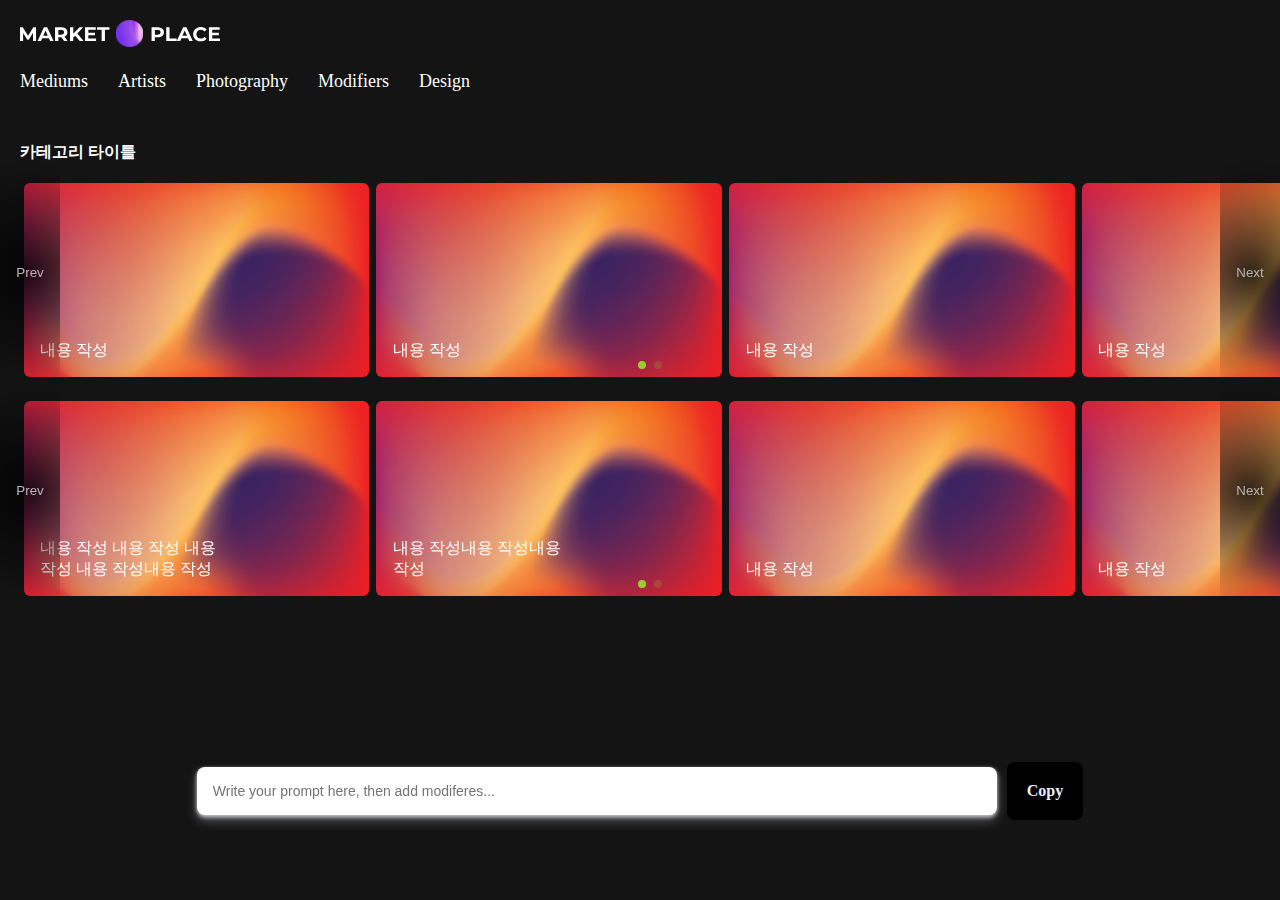
==== index.html @ aa46cc16 "test" ====
<!DOCTYPE html>
<html lang="en">
  <head>
    <meta charset="UTF-8" />
    <meta name="viewport" content="width=device-width, initial-scale=1.0" />
    <title>Kiosk</title>
    <link rel="stylesheet" href="./style/index.css" />
    <link rel="stylesheet" href="./style/media.css" />
    <link rel="stylesheet" href="./style/swiper.css" />
  </head>

  <body>
    <div class="appContainer">
      <div class="header">
        <img src="./img//logo.svg" alt="logo" class="logo" />
        <!-- <input type="text" class="searchBar" /> -->
      </div>
      <ul class="nav">
        <li><a href="#">Mediums</a></li>
        <li><a href="#">Artists</a></li>
        <li><a href="#">Photography</a></li>
        <li><a href="#">Modifiers</a></li>
        <li><a href="#">Design</a></li>
      </ul>

      <div class="contents">
        <h3 class="contentTitle">카테고리 타이틀</h3>
        <div class="slideComponent">
          <swiper-container
            class="swiper-1 slide-wrap"
            init="false"
            pagination="true"
            controller-control=".swiper-1"
          >
            <swiper-slide class="slide">
              <img class="slideImg" src="./img/example1.jpg" alt="test img" />
              <p class="desc">내용 작성</p>
            </swiper-slide>
            <swiper-slide class="slide">
              <img class="slideImg" src="./img/example1.jpg" alt="test img" />
              <p class="desc">내용 작성</p>
            </swiper-slide>
            <swiper-slide class="slide">
              <img class="slideImg" src="./img/example1.jpg" alt="test img" />
              <p class="desc">내용 작성</p>
            </swiper-slide>
            <swiper-slide class="slide">
              <img class="slideImg" src="./img/example1.jpg" alt="test img" />
              <p class="desc">내용 작성</p>
            </swiper-slide>
            <swiper-slide class="slide">
              <img class="slideImg" src="./img/example1.jpg" alt="test img" />
              <p class="desc">내용 작성</p>
            </swiper-slide>
            <swiper-slide class="slide">
              <img class="slideImg" src="./img/example1.jpg" alt="test img" />
              <p class="desc">내용 작성</p>
            </swiper-slide>
            <swiper-slide class="slide">
              <img class="slideImg" src="./img/example1.jpg" alt="test img" />
              <p class="desc">내용 작성</p>
            </swiper-slide>
          </swiper-container>
          <button class="swiperPrevBtn1 prevBtn slideBtn">Prev</button>
          <button class="swiperNextBtn1 nextBtn slideBtn">Next</button>
        </div>
        <div class="slideComponent">
          <swiper-container
            class="swiper-2 slide-wrap"
            init="false"
            pagination="true"
            controller-control=".swiper-2"
          >
            <swiper-slide class="slide">
              <img class="slideImg" src="./img/example1.jpg" alt="test img" />
              <p class="desc">
                내용 작성 내용 작성 내용 작성 내용 작성내용 작성
              </p>
            </swiper-slide>
            <swiper-slide class="slide">
              <img class="slideImg" src="./img/example1.jpg" alt="test img" />
              <p class="desc">내용 작성내용 작성내용 작성</p>
            </swiper-slide>
            <swiper-slide class="slide">
              <img class="slideImg" src="./img/example1.jpg" alt="test img" />
              <p class="desc">내용 작성</p>
            </swiper-slide>
            <swiper-slide class="slide">
              <img class="slideImg" src="./img/example1.jpg" alt="test img" />
              <p class="desc">내용 작성</p>
            </swiper-slide>
            <swiper-slide class="slide">
              <img class="slideImg" src="./img/example1.jpg" alt="test img" />
              <p class="desc">내용 작성</p>
            </swiper-slide>
            <swiper-slide class="slide">
              <img class="slideImg" src="./img/example1.jpg" alt="test img" />
              <p class="desc">내용 작성</p>
            </swiper-slide>
            <swiper-slide class="slide">
              <img class="slideImg" src="./img/example1.jpg" alt="test img" />
              <p class="desc">내용 작성</p>
            </swiper-slide>
          </swiper-container>
          <button class="swiperPrevBtn2 prevBtn slideBtn">Prev</button>
          <button class="swiperNextBtn2 nextBtn slideBtn">Next</button>
        </div>
      </div>

      <div class="copyInput">
        <input
          placeholder="Write your prompt here, then add modiferes..."
          value=""
        />
        <div class="copyButton">Copy</div>
      </div>
    </div>
  </body>

  <script src="./js/swiper.js"></script>
  <script src="./js/index.js"></script>
  <script src="./js/slide.js"></script>
</html>
---- style/index.css ----
/*
    공통 style
*/

html,
body,
button,
h1,
h2,
h3,
h4,
h5,
ul,
li,
a {
  padding: 0;
  margin: 0;
  list-style: none;
  text-decoration: none;
  background: #141414;
  color: #fff;
}
.appContainer {
  overflow: hidden;
}
/* ---------------------- */

/* header */
.header {
  box-sizing: border-box;
  padding-top: 20px;
  padding-left: 20px;
}
.logo {
  width: 200px;
}

.searchBar {
}
/* ---------------------- */

/* header */
.nav {
  width: 450px;
  overflow-y: scroll;
  display: flex;
  justify-content: space-between;
  padding-top: 20px;
  padding-left: 20px;
}

.nav li {
}
.nav li a {
  font-size: 18px;
  cursor: pointer;
}
/* ( 크롬, 사파리, 오페라, 엣지 ) 동작 */
.nav::-webkit-scrollbar {
  display: none;
}

/* ---------------------- */

/* contents */

.contents {
  padding-top: 30px;
}
.contentTitle {
  box-sizing: border-box;
  padding-left: 20px;
  padding-top: 20px;
  font-size: 16px;
}

.copyInput {
  position: fixed;
  bottom: 80px;
  display: flex;
  align-items: center;
  justify-content: center;
  width: 100%;
  z-index: 999;
}
.copyInput input {
  border: none;
  border-radius: 8px;
  font-size: 14px;
  box-shadow: 0 6px 12px rgba(192, 194, 207, 0.36), 0 2px 4px #dfdfe2;
  display: inline-block;
  font-family: sans-serif;
  max-width: 1000px;
  padding: 16px;
  position: relative;
  width: 60%;
}

.copyButton {
  background: #000;
  color: #ececf1;
  cursor: pointer;
  display: inline;
  font-weight: 700;
  margin-left: 10px;
  padding: 20px;
  transition: all 0.1s;
  border: none;
  border-radius: 8px;
  font-size: 16px;
}
/* ---------------------- */

/* swiper */
/* .swiper-pagination,
.swiper-pagination-bullets,
.swiper-pagination-horizontal {
  top: 0 !important;
  right: 0 !important;
  width: 45% !important;
  left: unset !important;
} */

.swiper-pagination-bullet-active {
  background: yellowgreen !important;
}
.swiper-pagination-bullet {
  background: yellowgreen !important;
}
.slideComponent {
  position: relative;
  padding-top: 20px;
  padding-left: 20px;
}
.slide {
  position: relative;
  text-align: center;
}
.desc {
  margin: 0;
  position: absolute;
  left: 20px;
  bottom: 20px;
  width: 50%;
  text-align: left;
  display: inline-block;
  word-wrap: break-word;
}
.slideImg {
  width: 98%;
  margin: 0 auto;
  border-radius: 6px;
}

.swiper-button-next,
.swiper-button-prev {
  display: none;
}
.swiper-button-next::after,
.swiper-button-prev::after {
  display: none;
}

.slideBtn {
  position: absolute;
  z-index: 10;
  border: none;
  background: none;
  width: 60px;
  height: 100%;
  background: radial-gradient(
    circle,
    rgba(0, 0, 0, 0.8) 0%,
    rgba(0, 0, 0, 0) 100%
  );
  display: flex;
  justify-content: center;
  align-items: center;
  cursor: pointer;
  color: #b9b4b4;
}
.slideBtn:hover {
  color: white;
}
.prevBtn {
  left: 0;
  top: 50%;
  transform: translateY(-50%);
}

.nextBtn {
  right: 0;
  top: 50%;
  transform: translateY(-50%);
}

/* ---------------------- */

/* .swiper-pagination {
  position: absolute;
  text-align: center;
  transition: 0.3s opacity;
  transform: translate3d(0, 0, 0);
  z-index: 10;
} */
---- style/media.css ----
/*
##Device = Desktops
##Screen = 1281px to higher resolution desktops
##Device = 데스크탑
##Screen = 1281px 이상 해상도 데스크탑
*/

@media (min-width: 1281px) {
  .slide {
    width: 16% !important;
    text-align: center;
  }
  .itemImg {
    width: 96%;
    margin: 0 auto;
    border-radius: 6px;
  }
}

/*
##Device = Laptops, Desktops
##Screen = B/w 1025px to 1280px
##Device = 랩탑, 데스크탑
##Screen = 1025px에서 1280px 사이
*/

@media (min-width: 1025px) and (max-width: 1280px) {
  .slide {
    width: 28% !important;
    text-align: center;
  }
  .itemImg {
    width: 96%;
    margin: 0 auto;
    border-radius: 6px;
  }
}

/*
##Device = Tablets, Ipads (landscape),
##Screen = B/w 768px to 1024px
##Device = 태블릿, 아이패드(세로),
##Screen = 768px에서 1024px 사이
*/

@media (min-width: 768px) and (max-width: 1024px) {
  .slide {
    width: 45% !important;
    text-align: center;
  }
  .itemImg {
    width: 96%;
    margin: 0 auto;
    border-radius: 6px;
  }
}

/*
##Device = Most of the Smartphones Mobiles (Portrait)
##Screen = B/w 320px to 479px
##Device = 대부분의 스마트폰 모바일 기기(세로)
##Screen = 320px에서 479px 사이
*/
@media (min-width: 481px) and (max-width: 767px) {
  .slide {
    width: 70% !important;
    text-align: center;
  }
  .itemImg {
    width: 96%;
    margin: 0 auto;
    border-radius: 6px;
  }
}
@media (min-width: 280px) and (max-width: 480px) {
  .slide {
    width: 89% !important;
    text-align: center;
  }
  .itemImg {
    width: 96%;
    margin: 0 auto;
    border-radius: 6px;
  }
  .nav {
    flex-direction: column;
    margin-left: 20px;
    padding-top: 0;
    padding-left: 0;
  }
  .nav li {
    padding-top: 10px;
  }
}

/*
##Device = Tablets, Ipads (portrait)
##Screen = B/w 768px to 1024px
##Device = 태블릿, 아이패드(가로)
##Screen = 768px에서 1024px 사이
*/
/* 
@media (min-width: 768px) and (max-width: 1024px) and (orientation: landscape) {



} */

/*
##Device = Low Resolution Tablets, Mobiles (Landscape)
##Screen = B/w 481px to 767px
##Device = 저해상도 태블릿, 모바일(가로)
##Screen = 481px에서 767px 사이
*/

/* @media (min-width: 481px) and (max-width: 767px) {


} */
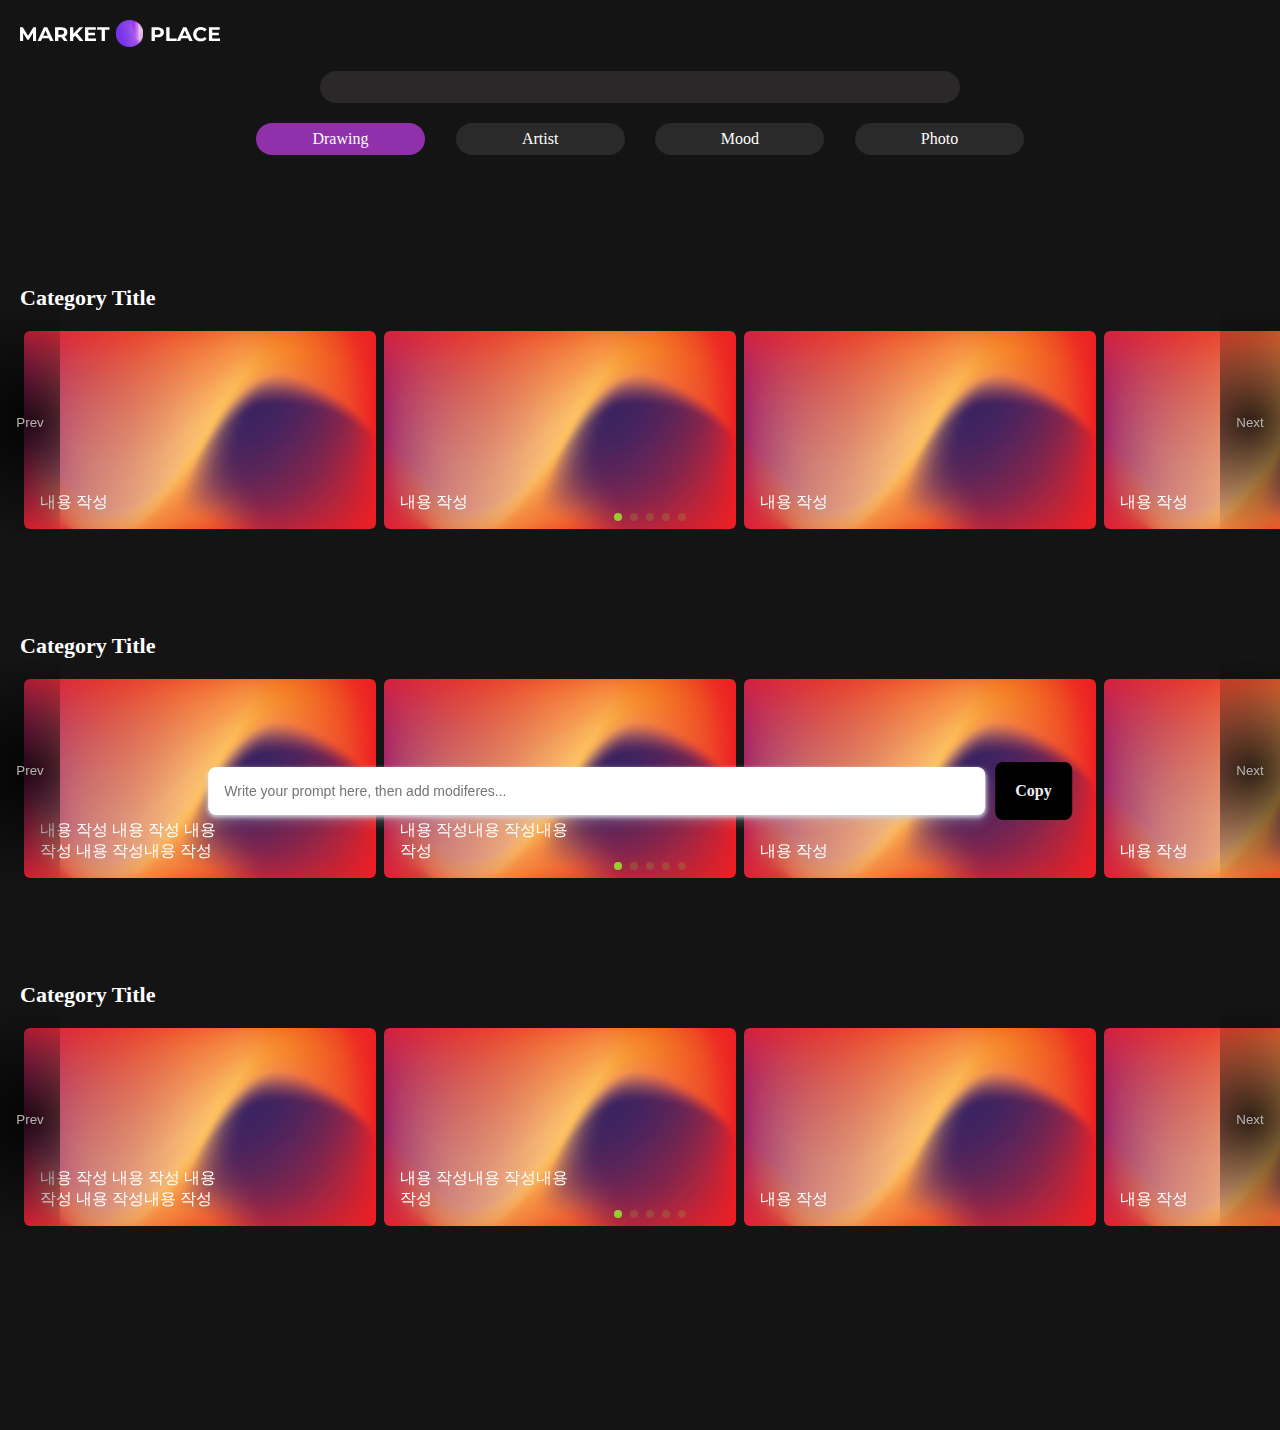
==== commit 1f6c2498: "test4" ====
--- a/index.html
+++ b/index.html
@@ -13,18 +13,19 @@
     <div class="appContainer">
       <div class="header">
         <img src="./img//logo.svg" alt="logo" class="logo" />
-        <!-- <input type="text" class="searchBar" /> -->
+      </div>
+      <div class="searchBarWrap">
+        <input type="text" class="searchBar" />
       </div>
       <ul class="nav">
-        <li><a href="#">Mediums</a></li>
-        <li><a href="#">Artists</a></li>
-        <li><a href="#">Photography</a></li>
-        <li><a href="#">Modifiers</a></li>
-        <li><a href="#">Design</a></li>
+        <li class="active"><a href="#">Drawing</a></li>
+        <li><a href="./pages/drawing.html">Artist</a></li>
+        <li><a href="#">Mood</a></li>
+        <li><a href="#">Photo</a></li>
       </ul>
 
       <div class="contents">
-        <h3 class="contentTitle">카테고리 타이틀</h3>
+        <h3 class="contentTitle">Category Title</h3>
         <div class="slideComponent">
           <swiper-container
             class="swiper-1 slide-wrap"
@@ -64,6 +65,7 @@
           <button class="swiperPrevBtn1 prevBtn slideBtn">Prev</button>
           <button class="swiperNextBtn1 nextBtn slideBtn">Next</button>
         </div>
+        <h3 class="contentTitle">Category Title</h3>
         <div class="slideComponent">
           <swiper-container
             class="swiper-2 slide-wrap"
@@ -105,6 +107,48 @@
           <button class="swiperPrevBtn2 prevBtn slideBtn">Prev</button>
           <button class="swiperNextBtn2 nextBtn slideBtn">Next</button>
         </div>
+        <h3 class="contentTitle">Category Title</h3>
+        <div class="slideComponent">
+          <swiper-container
+            class="swiper-3 slide-wrap"
+            init="false"
+            pagination="true"
+            controller-control=".swiper-3"
+          >
+            <swiper-slide class="slide">
+              <img class="slideImg" src="./img/example1.jpg" alt="test img" />
+              <p class="desc">
+                내용 작성 내용 작성 내용 작성 내용 작성내용 작성
+              </p>
+            </swiper-slide>
+            <swiper-slide class="slide">
+              <img class="slideImg" src="./img/example1.jpg" alt="test img" />
+              <p class="desc">내용 작성내용 작성내용 작성</p>
+            </swiper-slide>
+            <swiper-slide class="slide">
+              <img class="slideImg" src="./img/example1.jpg" alt="test img" />
+              <p class="desc">내용 작성</p>
+            </swiper-slide>
+            <swiper-slide class="slide">
+              <img class="slideImg" src="./img/example1.jpg" alt="test img" />
+              <p class="desc">내용 작성</p>
+            </swiper-slide>
+            <swiper-slide class="slide">
+              <img class="slideImg" src="./img/example1.jpg" alt="test img" />
+              <p class="desc">내용 작성</p>
+            </swiper-slide>
+            <swiper-slide class="slide">
+              <img class="slideImg" src="./img/example1.jpg" alt="test img" />
+              <p class="desc">내용 작성</p>
+            </swiper-slide>
+            <swiper-slide class="slide">
+              <img class="slideImg" src="./img/example1.jpg" alt="test img" />
+              <p class="desc">내용 작성</p>
+            </swiper-slide>
+          </swiper-container>
+          <button class="swiperPrevBtn3 prevBtn slideBtn">Prev</button>
+          <button class="swiperNextBtn3 nextBtn slideBtn">Next</button>
+        </div>
       </div>
 
       <div class="copyInput">
--- a/style/index.css
+++ b/style/index.css
@@ -10,9 +10,7 @@
 h3,
 h4,
 h5,
-ul,
-li,
-a {
+ul {
   padding: 0;
   margin: 0;
   list-style: none;
@@ -20,8 +18,14 @@
   background: #141414;
   color: #fff;
 }
+
+li, a {
+  list-style: none;
+  text-decoration: none;
+}
 .appContainer {
   overflow: hidden;
+  padding-bottom: 200px;
 }
 /* ---------------------- */
 
@@ -41,25 +45,52 @@
 
 /* header */
 .nav {
-  width: 450px;
-  overflow-y: scroll;
+  padding-top: 20px;
   display: flex;
   justify-content: space-between;
-  padding-top: 20px;
-  padding-left: 20px;
-}
-
+  width: 60%;
+  margin: 0 auto;
+}
 .nav li {
+  width: 22%;
+  padding: 7px 0;
+  display: flex;
+  align-items: center;
+  justify-content: center;
+  background: rgb(43, 42, 43);
+  border-radius: 20px;
+}
+.nav li.active {
+  background: rgb(144, 48, 171);
 }
 .nav li a {
-  font-size: 18px;
+  font-size: 16px;
   cursor: pointer;
-}
+  color: white;
+}
+
 /* ( 크롬, 사파리, 오페라, 엣지 ) 동작 */
 .nav::-webkit-scrollbar {
   display: none;
 }
 
+.searchBarWrap {
+  padding-top: 20px;
+  width: 100%;
+  display: flex;
+  justify-content: center;
+}
+.searchBar {
+  width: 50%;
+  border: none;
+  border-radius: 16px;
+  background: #2a2828;
+  color: white;
+  font-size: 16px;
+  padding: 7px 0;
+  text-indent: 20px;
+  outline: none;
+}
 /* ---------------------- */
 
 /* contents */
@@ -70,17 +101,19 @@
 .contentTitle {
   box-sizing: border-box;
   padding-left: 20px;
-  padding-top: 20px;
-  font-size: 16px;
+  padding-top: 100px;
+  font-size: 22px;
 }
 
 .copyInput {
   position: fixed;
   bottom: 80px;
+  left: 50%;
+  transform: translateX(-50%);
   display: flex;
   align-items: center;
   justify-content: center;
-  width: 100%;
+  width: 97%;
   z-index: 999;
 }
 .copyInput input {
@@ -173,6 +206,8 @@
     rgba(0, 0, 0, 0.8) 0%,
     rgba(0, 0, 0, 0) 100%
   );
+  display: -webkit-box;
+  display: -ms-flexbox;
   display: flex;
   justify-content: center;
   align-items: center;
--- a/style/media.css
+++ b/style/media.css
@@ -6,15 +6,7 @@
 */
 
 @media (min-width: 1281px) {
-  .slide {
-    width: 16% !important;
-    text-align: center;
-  }
-  .itemImg {
-    width: 96%;
-    margin: 0 auto;
-    border-radius: 6px;
-  }
+
 }
 
 /*
@@ -25,15 +17,7 @@
 */
 
 @media (min-width: 1025px) and (max-width: 1280px) {
-  .slide {
-    width: 28% !important;
-    text-align: center;
-  }
-  .itemImg {
-    width: 96%;
-    margin: 0 auto;
-    border-radius: 6px;
-  }
+
 }
 
 /*
@@ -44,15 +28,7 @@
 */
 
 @media (min-width: 768px) and (max-width: 1024px) {
-  .slide {
-    width: 45% !important;
-    text-align: center;
-  }
-  .itemImg {
-    width: 96%;
-    margin: 0 auto;
-    border-radius: 6px;
-  }
+  
 }
 
 /*
@@ -62,26 +38,7 @@
 ##Screen = 320px에서 479px 사이
 */
 @media (min-width: 481px) and (max-width: 767px) {
-  .slide {
-    width: 70% !important;
-    text-align: center;
-  }
-  .itemImg {
-    width: 96%;
-    margin: 0 auto;
-    border-radius: 6px;
-  }
-}
-@media (min-width: 280px) and (max-width: 480px) {
-  .slide {
-    width: 89% !important;
-    text-align: center;
-  }
-  .itemImg {
-    width: 96%;
-    margin: 0 auto;
-    border-radius: 6px;
-  }
+
   .nav {
     flex-direction: column;
     margin-left: 20px;
@@ -90,6 +47,24 @@
   }
   .nav li {
     padding-top: 10px;
+  }
+  .contentTitle {
+    padding-top: 20px !important;
+  }
+}
+@media (min-width: 280px) and (max-width: 480px) {
+ 
+  .nav {
+    flex-direction: column;
+    margin-left: 20px;
+    padding-top: 0;
+    padding-left: 0;
+  }
+  .nav li {
+    padding-top: 10px;
+  }
+  .contentTitle {
+    padding-top: 20px !important;
   }
 }
 
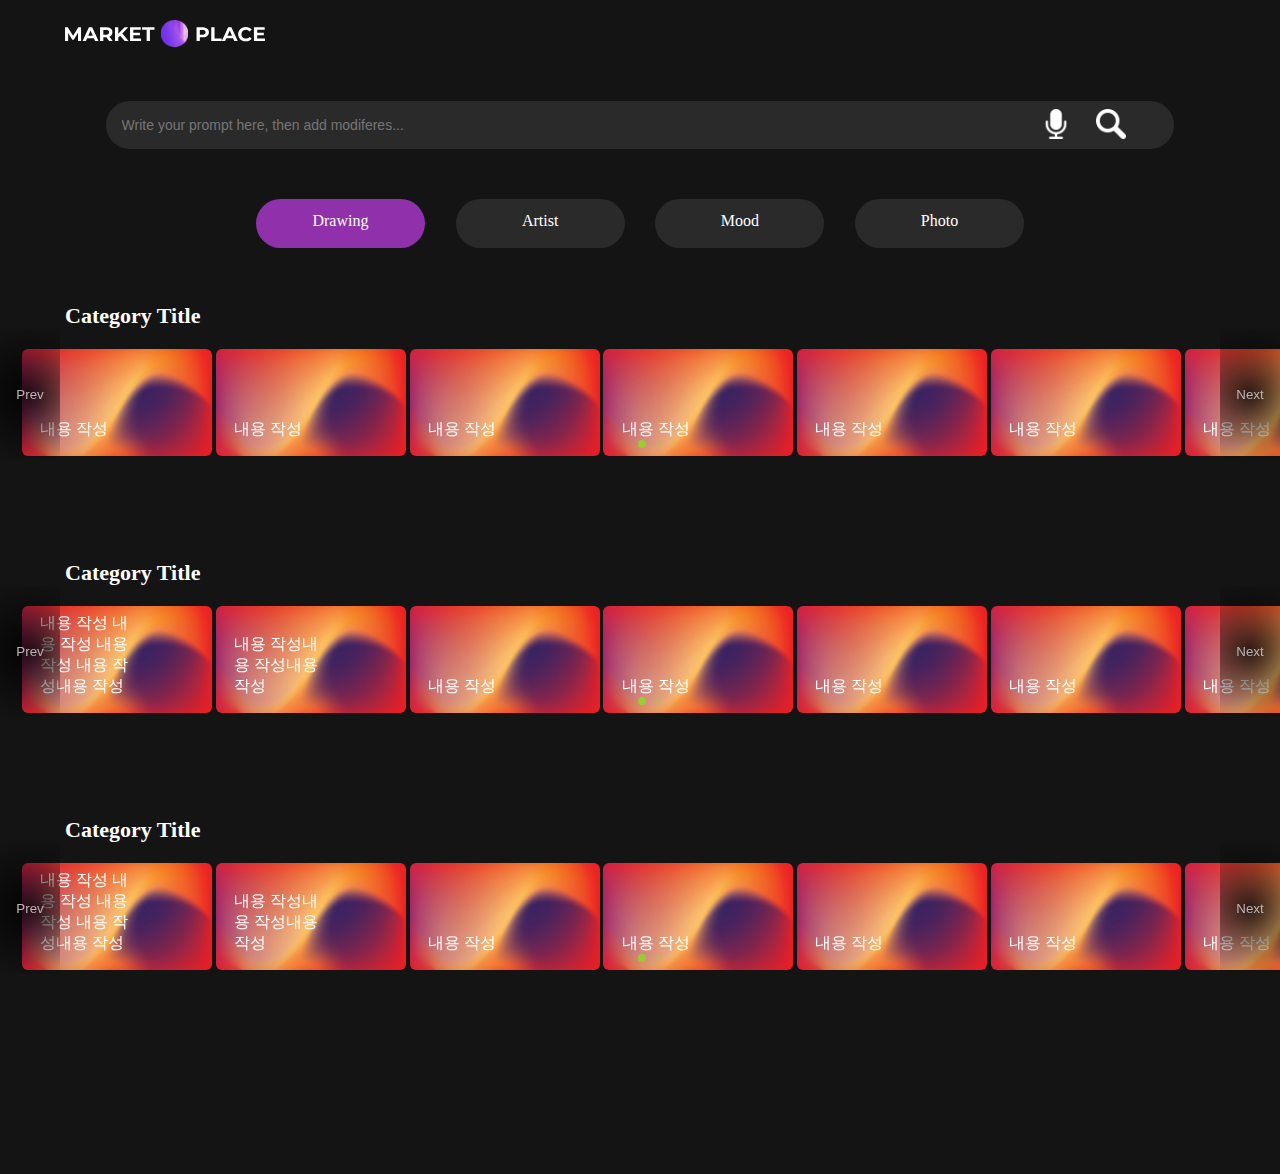
==== commit 587256f7: "test8" ====
--- a/index.html
+++ b/index.html
@@ -14,8 +14,16 @@
       <div class="header">
         <img src="./img//logo.svg" alt="logo" class="logo" />
       </div>
+  
       <div class="searchBarWrap">
-        <input type="text" class="searchBar" />
+        <input
+          class="searchBar"
+          placeholder="Write your prompt here, then add modiferes..."
+          value=""
+        />
+        <img src="./img/img2.png" alt="" class="inputImg1">
+        <img src="./img/img1.png" alt="" class="inputImg2">
+
       </div>
       <ul class="nav">
         <li class="active"><a href="#">Drawing</a></li>
@@ -151,13 +159,7 @@
         </div>
       </div>
 
-      <div class="copyInput">
-        <input
-          placeholder="Write your prompt here, then add modiferes..."
-          value=""
-        />
-        <div class="copyButton">Copy</div>
-      </div>
+    
     </div>
   </body>
 
--- a/style/index.css
+++ b/style/index.css
@@ -37,6 +37,7 @@
 }
 .logo {
   width: 200px;
+  padding-left: 45px;
 }
 
 .searchBar {
@@ -45,7 +46,7 @@
 
 /* header */
 .nav {
-  padding-top: 20px;
+  padding-top: 50px;
   display: flex;
   justify-content: space-between;
   width: 60%;
@@ -53,12 +54,12 @@
 }
 .nav li {
   width: 22%;
-  padding: 7px 0;
+  padding: 13px 0 18px;
   display: flex;
   align-items: center;
   justify-content: center;
   background: rgb(43, 42, 43);
-  border-radius: 20px;
+  border-radius: 40px;
 }
 .nav li.active {
   background: rgb(144, 48, 171);
@@ -75,21 +76,39 @@
 }
 
 .searchBarWrap {
-  padding-top: 20px;
-  width: 100%;
+  padding-top: 50px;
+  position: relative;
+  width: 90%;
+  margin: 0 auto;
   display: flex;
   justify-content: center;
 }
 .searchBar {
-  width: 50%;
-  border: none;
-  border-radius: 16px;
-  background: #2a2828;
-  color: white;
-  font-size: 16px;
-  padding: 7px 0;
-  text-indent: 20px;
+  background: rgb(43, 42, 43);
+  border: none;
+  border-radius: 30px;
+  font-size: 14px;
+  color: #fff;
+  display: inline-block;
+  font-family: sans-serif;
+  padding: 16px;
+  position: relative;
   outline: none;
+  width: 90%;
+}
+
+.searchBarWrap > img {
+  width: 30px;
+  position: absolute;
+  bottom: 10px;
+}
+
+.inputImg1 {
+  right: 145px;
+}
+
+.inputImg2 {
+  right: 90px;
 }
 /* ---------------------- */
 
@@ -100,11 +119,13 @@
 }
 .contentTitle {
   box-sizing: border-box;
-  padding-left: 20px;
+  padding-left: 65px;
   padding-top: 100px;
   font-size: 22px;
 }
-
+.contentTitle:nth-child(1) {
+  padding-top: 25px !important;
+}
 .copyInput {
   position: fixed;
   bottom: 80px;
--- a/style/media.css
+++ b/style/media.css
@@ -6,7 +6,9 @@
 */
 
 @media (min-width: 1281px) {
-
+  .contentTitle {
+    padding-top: 30px !important;
+  }
 }
 
 /*
@@ -28,7 +30,7 @@
 */
 
 @media (min-width: 768px) and (max-width: 1024px) {
-  
+ 
 }
 
 /*
@@ -38,33 +40,29 @@
 ##Screen = 320px에서 479px 사이
 */
 @media (min-width: 481px) and (max-width: 767px) {
+  .nav {
+    width: 90%;
+  }
 
-  .nav {
-    flex-direction: column;
-    margin-left: 20px;
-    padding-top: 0;
-    padding-left: 0;
+  .searchBarWrap {
+    width: 100% ;
   }
-  .nav li {
-    padding-top: 10px;
-  }
+
   .contentTitle {
-    padding-top: 20px !important;
+    padding-top: 30px !important;
   }
 }
 @media (min-width: 280px) and (max-width: 480px) {
- 
   .nav {
-    flex-direction: column;
-    margin-left: 20px;
-    padding-top: 0;
-    padding-left: 0;
+    width: 90%;
   }
-  .nav li {
-    padding-top: 10px;
+
+  .searchBarWrap {
+    width: 100%;
   }
+
   .contentTitle {
-    padding-top: 20px !important;
+    padding-top: 30px !important;
   }
 }
 
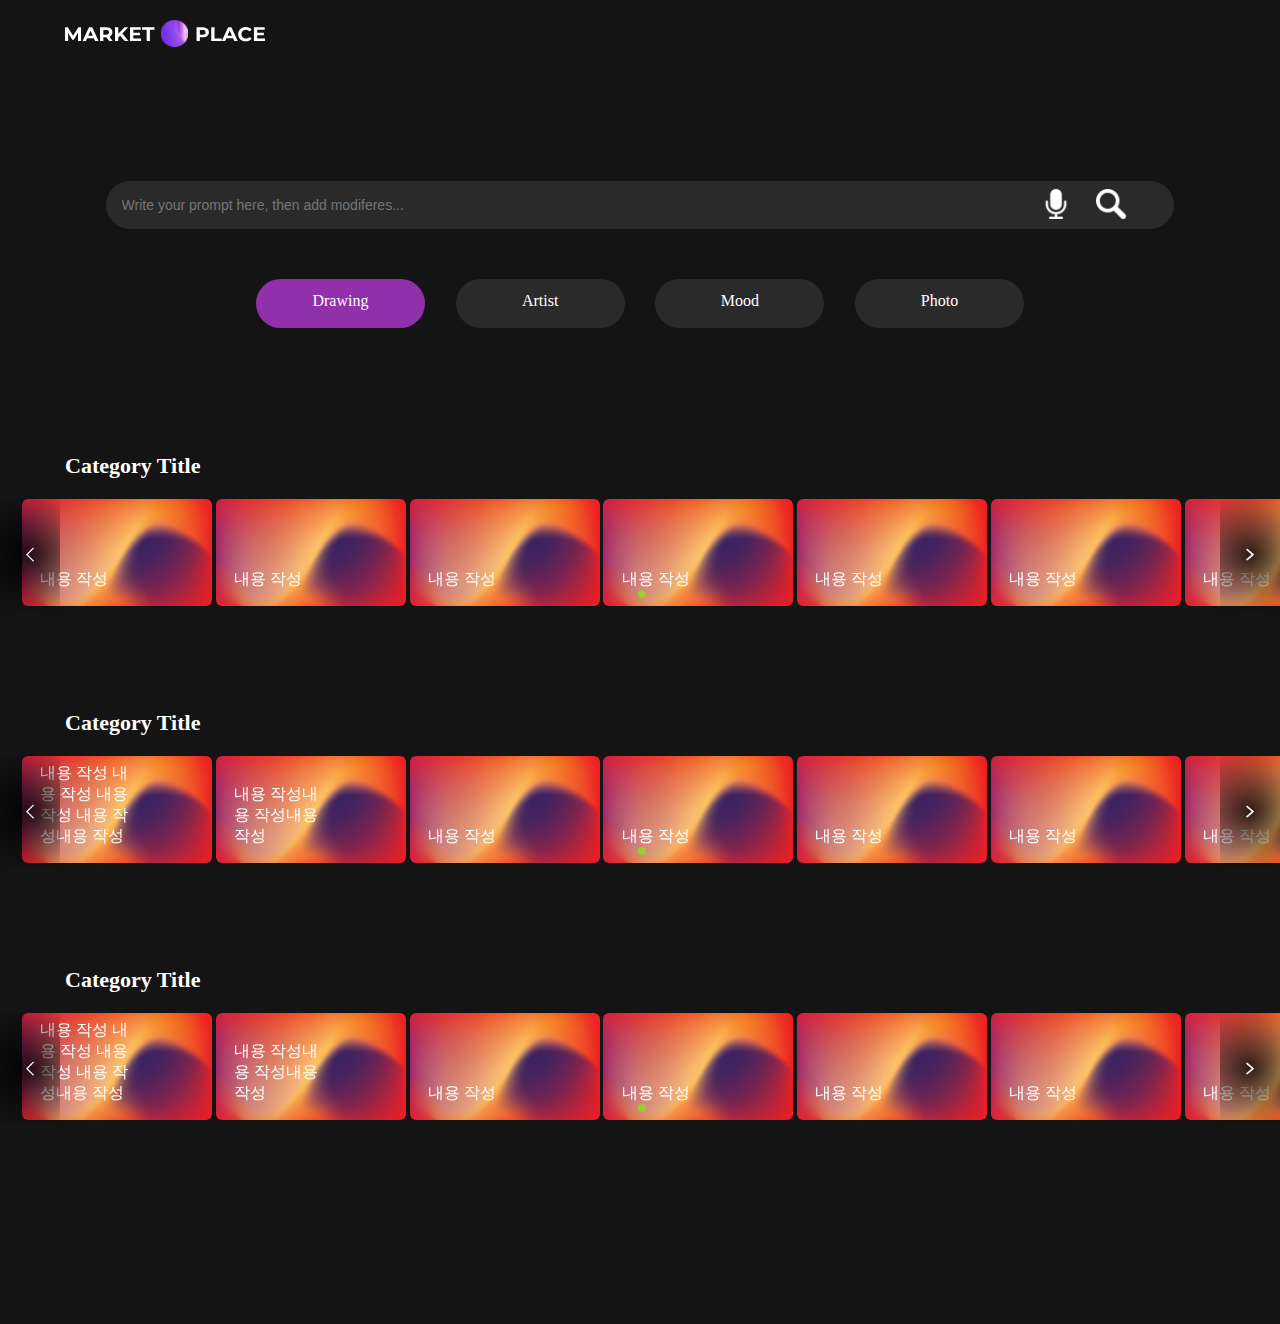
==== commit 9531ff0f: "test11" ====
--- a/index.html
+++ b/index.html
@@ -70,8 +70,12 @@
               <p class="desc">내용 작성</p>
             </swiper-slide>
           </swiper-container>
-          <button class="swiperPrevBtn1 prevBtn slideBtn">Prev</button>
-          <button class="swiperNextBtn1 nextBtn slideBtn">Next</button>
+          <button class="swiperPrevBtn1 prevBtn slideBtn">
+            <img src="./img/prev.png" alt="">
+          </button>
+          <button class="swiperNextBtn1 nextBtn slideBtn">
+            <img src="./img/next.png" alt="">
+          </button>
         </div>
         <h3 class="contentTitle">Category Title</h3>
         <div class="slideComponent">
@@ -112,8 +116,12 @@
               <p class="desc">내용 작성</p>
             </swiper-slide>
           </swiper-container>
-          <button class="swiperPrevBtn2 prevBtn slideBtn">Prev</button>
-          <button class="swiperNextBtn2 nextBtn slideBtn">Next</button>
+          <button class="swiperPrevBtn2 prevBtn slideBtn">
+            <img src="./img/prev.png" alt="">
+          </button>
+          <button class="swiperNextBtn2 nextBtn slideBtn">
+            <img src="./img/next.png" alt="">
+          </button>
         </div>
         <h3 class="contentTitle">Category Title</h3>
         <div class="slideComponent">
@@ -154,8 +162,12 @@
               <p class="desc">내용 작성</p>
             </swiper-slide>
           </swiper-container>
-          <button class="swiperPrevBtn3 prevBtn slideBtn">Prev</button>
-          <button class="swiperNextBtn3 nextBtn slideBtn">Next</button>
+          <button class="swiperPrevBtn3 prevBtn slideBtn">
+            <img src="./img/prev.png" alt="">
+          </button>
+          <button class="swiperNextBtn3 nextBtn slideBtn">
+            <img src="./img/next.png" alt="">
+          </button>
         </div>
       </div>
 
--- a/style/index.css
+++ b/style/index.css
@@ -183,7 +183,7 @@
 }
 .slideComponent {
   position: relative;
-  padding-top: 20px;
+  margin-top: 20px;
   padding-left: 20px;
 }
 .slide {
@@ -234,7 +234,15 @@
   align-items: center;
   cursor: pointer;
   color: #b9b4b4;
-}
+  display: flex;
+  align-items: center;
+  justify-content: center;
+}
+
+.slideBtn > img {
+  width: 20px;
+}
+
 .slideBtn:hover {
   color: white;
 }
--- a/style/media.css
+++ b/style/media.css
@@ -7,8 +7,9 @@
 
 @media (min-width: 1281px) {
   .contentTitle {
-    padding-top: 30px !important;
+    padding-top: 12px !important;
   }
+
 }
 
 /*
@@ -19,7 +20,12 @@
 */
 
 @media (min-width: 1025px) and (max-width: 1280px) {
-
+  .searchBarWrap {
+    padding-top: 130px;
+  }
+  .contents {
+    padding-top: 100px;
+  }
 }
 
 /*
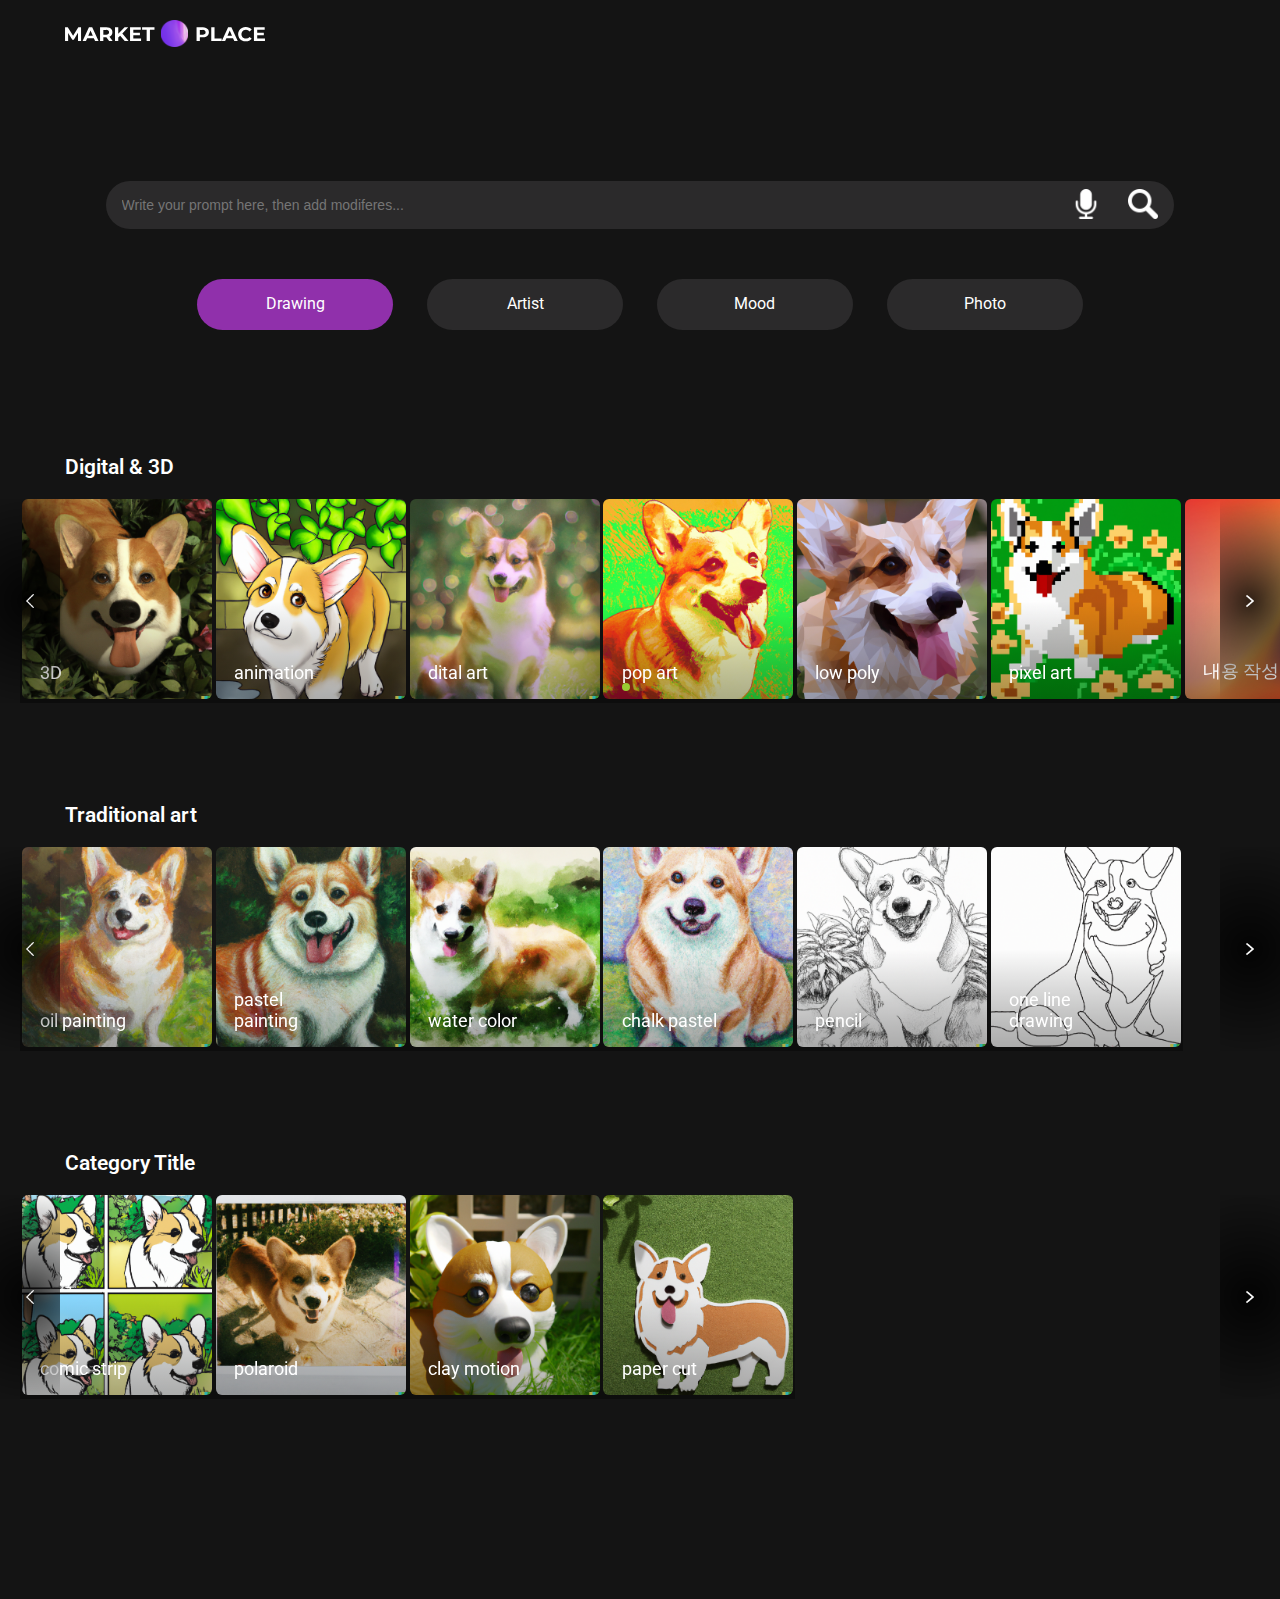
==== commit c4e1b99f: "test12" ====
--- a/index.html
+++ b/index.html
@@ -7,6 +7,9 @@
     <link rel="stylesheet" href="./style/index.css" />
     <link rel="stylesheet" href="./style/media.css" />
     <link rel="stylesheet" href="./style/swiper.css" />
+    <link rel="preconnect" href="https://fonts.googleapis.com">
+    <link rel="preconnect" href="https://fonts.gstatic.com" crossorigin>
+    <link href="https://fonts.googleapis.com/css2?family=Roboto:wght@300;400&display=swap" rel="stylesheet">    
   </head>
 
   <body>
@@ -33,7 +36,7 @@
       </ul>
 
       <div class="contents">
-        <h3 class="contentTitle">Category Title</h3>
+        <h3 class="contentTitle">Digital & 3D</h3>
         <div class="slideComponent">
           <swiper-container
             class="swiper-1 slide-wrap"
@@ -42,20 +45,28 @@
             controller-control=".swiper-1"
           >
             <swiper-slide class="slide">
-              <img class="slideImg" src="./img/example1.jpg" alt="test img" />
-              <p class="desc">내용 작성</p>
+              <img class="slideImg" src="./img/Drawing/digital & 3D/3D.png" alt="3D" />
+              <p class="desc">3D</p>
             </swiper-slide>
             <swiper-slide class="slide">
-              <img class="slideImg" src="./img/example1.jpg" alt="test img" />
-              <p class="desc">내용 작성</p>
+              <img class="slideImg" src="./img/Drawing/digital & 3D/anime.png" alt="animation" />
+              <p class="desc">animation</p>
             </swiper-slide>
             <swiper-slide class="slide">
-              <img class="slideImg" src="./img/example1.jpg" alt="test img" />
-              <p class="desc">내용 작성</p>
+              <img class="slideImg" src="./img/Drawing/digital & 3D/digital.png" alt="dital art" />
+              <p class="desc">dital art</p>
             </swiper-slide>
             <swiper-slide class="slide">
-              <img class="slideImg" src="./img/example1.jpg" alt="test img" />
-              <p class="desc">내용 작성</p>
+              <img class="slideImg" src="./img/Drawing/digital & 3D/pop art.png" alt="pop art" />
+              <p class="desc">pop art</p>
+            </swiper-slide>
+            <swiper-slide class="slide">
+              <img class="slideImg" src="./img/Drawing/digital & 3D/low poly.png" alt="low poly" />
+              <p class="desc">low poly</p>
+            </swiper-slide>
+            <swiper-slide class="slide">
+              <img class="slideImg" src="./img/Drawing/digital & 3D/pixel art.png" alt="pixel art" />
+              <p class="desc">pixel art</p>
             </swiper-slide>
             <swiper-slide class="slide">
               <img class="slideImg" src="./img/example1.jpg" alt="test img" />
@@ -77,7 +88,7 @@
             <img src="./img/next.png" alt="">
           </button>
         </div>
-        <h3 class="contentTitle">Category Title</h3>
+        <h3 class="contentTitle">Traditional art</h3>
         <div class="slideComponent">
           <swiper-container
             class="swiper-2 slide-wrap"
@@ -86,34 +97,30 @@
             controller-control=".swiper-2"
           >
             <swiper-slide class="slide">
-              <img class="slideImg" src="./img/example1.jpg" alt="test img" />
+              <img class="slideImg" src="./img/Drawing/traditional art/oil painting.png" alt="oil painting" />
               <p class="desc">
-                내용 작성 내용 작성 내용 작성 내용 작성내용 작성
+                oil painting
               </p>
             </swiper-slide>
             <swiper-slide class="slide">
-              <img class="slideImg" src="./img/example1.jpg" alt="test img" />
-              <p class="desc">내용 작성내용 작성내용 작성</p>
+              <img class="slideImg" src="./img/Drawing/traditional art/pastel painting.png" alt="pastel painting" />
+              <p class="desc">pastel painting</p>
             </swiper-slide>
             <swiper-slide class="slide">
-              <img class="slideImg" src="./img/example1.jpg" alt="test img" />
-              <p class="desc">내용 작성</p>
+              <img class="slideImg" src="./img/Drawing/traditional art/water color.png" alt="water color" />
+              <p class="desc">water color</p>
             </swiper-slide>
             <swiper-slide class="slide">
-              <img class="slideImg" src="./img/example1.jpg" alt="test img" />
-              <p class="desc">내용 작성</p>
+              <img class="slideImg" src="./img/Drawing/traditional art/chalk pastel.png" alt="chalk pastel" />
+              <p class="desc">chalk pastel</p>
             </swiper-slide>
             <swiper-slide class="slide">
-              <img class="slideImg" src="./img/example1.jpg" alt="test img" />
-              <p class="desc">내용 작성</p>
+              <img class="slideImg" src="./img//Drawing//traditional art/pencil.png" alt="pencil" />
+              <p class="desc">pencil</p>
             </swiper-slide>
             <swiper-slide class="slide">
-              <img class="slideImg" src="./img/example1.jpg" alt="test img" />
-              <p class="desc">내용 작성</p>
-            </swiper-slide>
-            <swiper-slide class="slide">
-              <img class="slideImg" src="./img/example1.jpg" alt="test img" />
-              <p class="desc">내용 작성</p>
+              <img class="slideImg" src="./img/Drawing/traditional art/one line drawing.png" alt="one line drawing" />
+              <p class="desc">one line drawing</p>
             </swiper-slide>
           </swiper-container>
           <button class="swiperPrevBtn2 prevBtn slideBtn">
@@ -132,34 +139,22 @@
             controller-control=".swiper-3"
           >
             <swiper-slide class="slide">
-              <img class="slideImg" src="./img/example1.jpg" alt="test img" />
+              <img class="slideImg" src="./img/Drawing/other/comic strip.png" alt="comic strip" />
               <p class="desc">
-                내용 작성 내용 작성 내용 작성 내용 작성내용 작성
+                comic strip
               </p>
             </swiper-slide>
             <swiper-slide class="slide">
-              <img class="slideImg" src="./img/example1.jpg" alt="test img" />
-              <p class="desc">내용 작성내용 작성내용 작성</p>
+              <img class="slideImg" src="./img/Drawing/other/polaroid.png" alt="polaroid" />
+              <p class="desc">polaroid</p>
             </swiper-slide>
             <swiper-slide class="slide">
-              <img class="slideImg" src="./img/example1.jpg" alt="test img" />
-              <p class="desc">내용 작성</p>
+              <img class="slideImg" src="./img/Drawing/other/clay motion.png" alt="clay motion" />
+              <p class="desc">clay motion</p>
             </swiper-slide>
             <swiper-slide class="slide">
-              <img class="slideImg" src="./img/example1.jpg" alt="test img" />
-              <p class="desc">내용 작성</p>
-            </swiper-slide>
-            <swiper-slide class="slide">
-              <img class="slideImg" src="./img/example1.jpg" alt="test img" />
-              <p class="desc">내용 작성</p>
-            </swiper-slide>
-            <swiper-slide class="slide">
-              <img class="slideImg" src="./img/example1.jpg" alt="test img" />
-              <p class="desc">내용 작성</p>
-            </swiper-slide>
-            <swiper-slide class="slide">
-              <img class="slideImg" src="./img/example1.jpg" alt="test img" />
-              <p class="desc">내용 작성</p>
+              <img class="slideImg" src="./img/Drawing/other/paper cut.png" alt="paper cut" />
+              <p class="desc">paper cut</p>
             </swiper-slide>
           </swiper-container>
           <button class="swiperPrevBtn3 prevBtn slideBtn">
@@ -170,8 +165,6 @@
           </button>
         </div>
       </div>
-
-    
     </div>
   </body>
 
--- a/style/index.css
+++ b/style/index.css
@@ -17,6 +17,7 @@
   text-decoration: none;
   background: #141414;
   color: #fff;
+  font-family: 'Roboto', sans-serif;
 }
 
 li, a {
@@ -48,13 +49,14 @@
 .nav {
   padding-top: 50px;
   display: flex;
-  justify-content: space-between;
-  width: 60%;
+  justify-content: center;
+  width: 90%;
   margin: 0 auto;
 }
 .nav li {
-  width: 22%;
-  padding: 13px 0 18px;
+  width: 17%;
+  margin: 0 17px;
+  padding: 15px 0 17px;
   display: flex;
   align-items: center;
   justify-content: center;
@@ -104,11 +106,11 @@
 }
 
 .inputImg1 {
-  right: 145px;
+  right: 10%;
 }
 
 .inputImg2 {
-  right: 90px;
+  right: 5%;
 }
 /* ---------------------- */
 
@@ -121,7 +123,8 @@
   box-sizing: border-box;
   padding-left: 65px;
   padding-top: 100px;
-  font-size: 22px;
+  font-size: 21px;
+  font-weight: 570;
 }
 .contentTitle:nth-child(1) {
   padding-top: 25px !important;
@@ -166,14 +169,6 @@
 /* ---------------------- */
 
 /* swiper */
-/* .swiper-pagination,
-.swiper-pagination-bullets,
-.swiper-pagination-horizontal {
-  top: 0 !important;
-  right: 0 !important;
-  width: 45% !important;
-  left: unset !important;
-} */
 
 .swiper-pagination-bullet-active {
   background: yellowgreen !important;
@@ -189,6 +184,16 @@
 .slide {
   position: relative;
   text-align: center;
+}
+.slide::after {
+  content: " ";
+  width: 100%;
+  height: 100%;
+  position: absolute;
+  top: 0;
+  left: 0;
+  background: rgb(0,0,0);
+background: linear-gradient(0deg, rgba(0,0,0,0.3337710084033614) 0%, rgba(0,0,0,0.2413340336134454) 15%, rgba(0,0,0,0) 50%, rgba(0,0,0,0) 100%);
 }
 .desc {
   margin: 0;
@@ -199,11 +204,19 @@
   text-align: left;
   display: inline-block;
   word-wrap: break-word;
+  color: #fff;
+  font-weight:400;
+  font-size: 18px;
+  z-index: 999;
 }
 .slideImg {
+  position: relative;
   width: 98%;
+  height: 200px;
+  object-fit: cover;
   margin: 0 auto;
   border-radius: 6px;
+  /* opacity: 0.8; */
 }
 
 .swiper-button-next,
--- a/style/media.css
+++ b/style/media.css
@@ -36,7 +36,7 @@
 */
 
 @media (min-width: 768px) and (max-width: 1024px) {
- 
+
 }
 
 /*
@@ -46,8 +46,21 @@
 ##Screen = 320px에서 479px 사이
 */
 @media (min-width: 481px) and (max-width: 767px) {
+  .header {
+    display: flex;
+    justify-content: center;
+    padding-left: 0;
+  }
+  .header > img {
+    padding-left: 0;
+  }
   .nav {
-    width: 90%;
+    width: 100%;
+  }
+
+  .nav li {
+    width: 20%;
+    margin: 0px 7px;
   }
 
   .searchBarWrap {
@@ -57,18 +70,65 @@
   .contentTitle {
     padding-top: 30px !important;
   }
+
+  .searchBarWrap > img {
+    width: 25px;
+    bottom: 12px;
+  }
+  .inputImg1 {
+    right: 13%;
+  }
+  
+  .inputImg2 {
+    right: 5%;
+  }
 }
 @media (min-width: 280px) and (max-width: 480px) {
+  .header {
+    display: flex;
+    justify-content: center;
+    padding-left: 0;
+  }
+  .header > img {
+    padding-left: 0;
+  }
   .nav {
-    width: 90%;
+    width: 100%;
+  }
+
+  .nav li {
+    width: 20%;
+    margin: 0px 7px;
+    padding: 15px 0 15px;
+  }
+  
+  .nav li a {
+    font-size: 14px;
   }
 
   .searchBarWrap {
-    width: 100%;
+    padding-top: 35px;
+    width: 90%;
+  }
+  
+  .searchBar {
+    padding: 12px;
+    font-size: 12px;
   }
 
   .contentTitle {
     padding-top: 30px !important;
+  }
+  .searchBarWrap > img {
+    width: 20px;
+    bottom: 12px;
+  }
+  .inputImg1 {
+    right: 17%;
+  }
+  
+  .inputImg2 {
+    right: 5%;
   }
 }
 
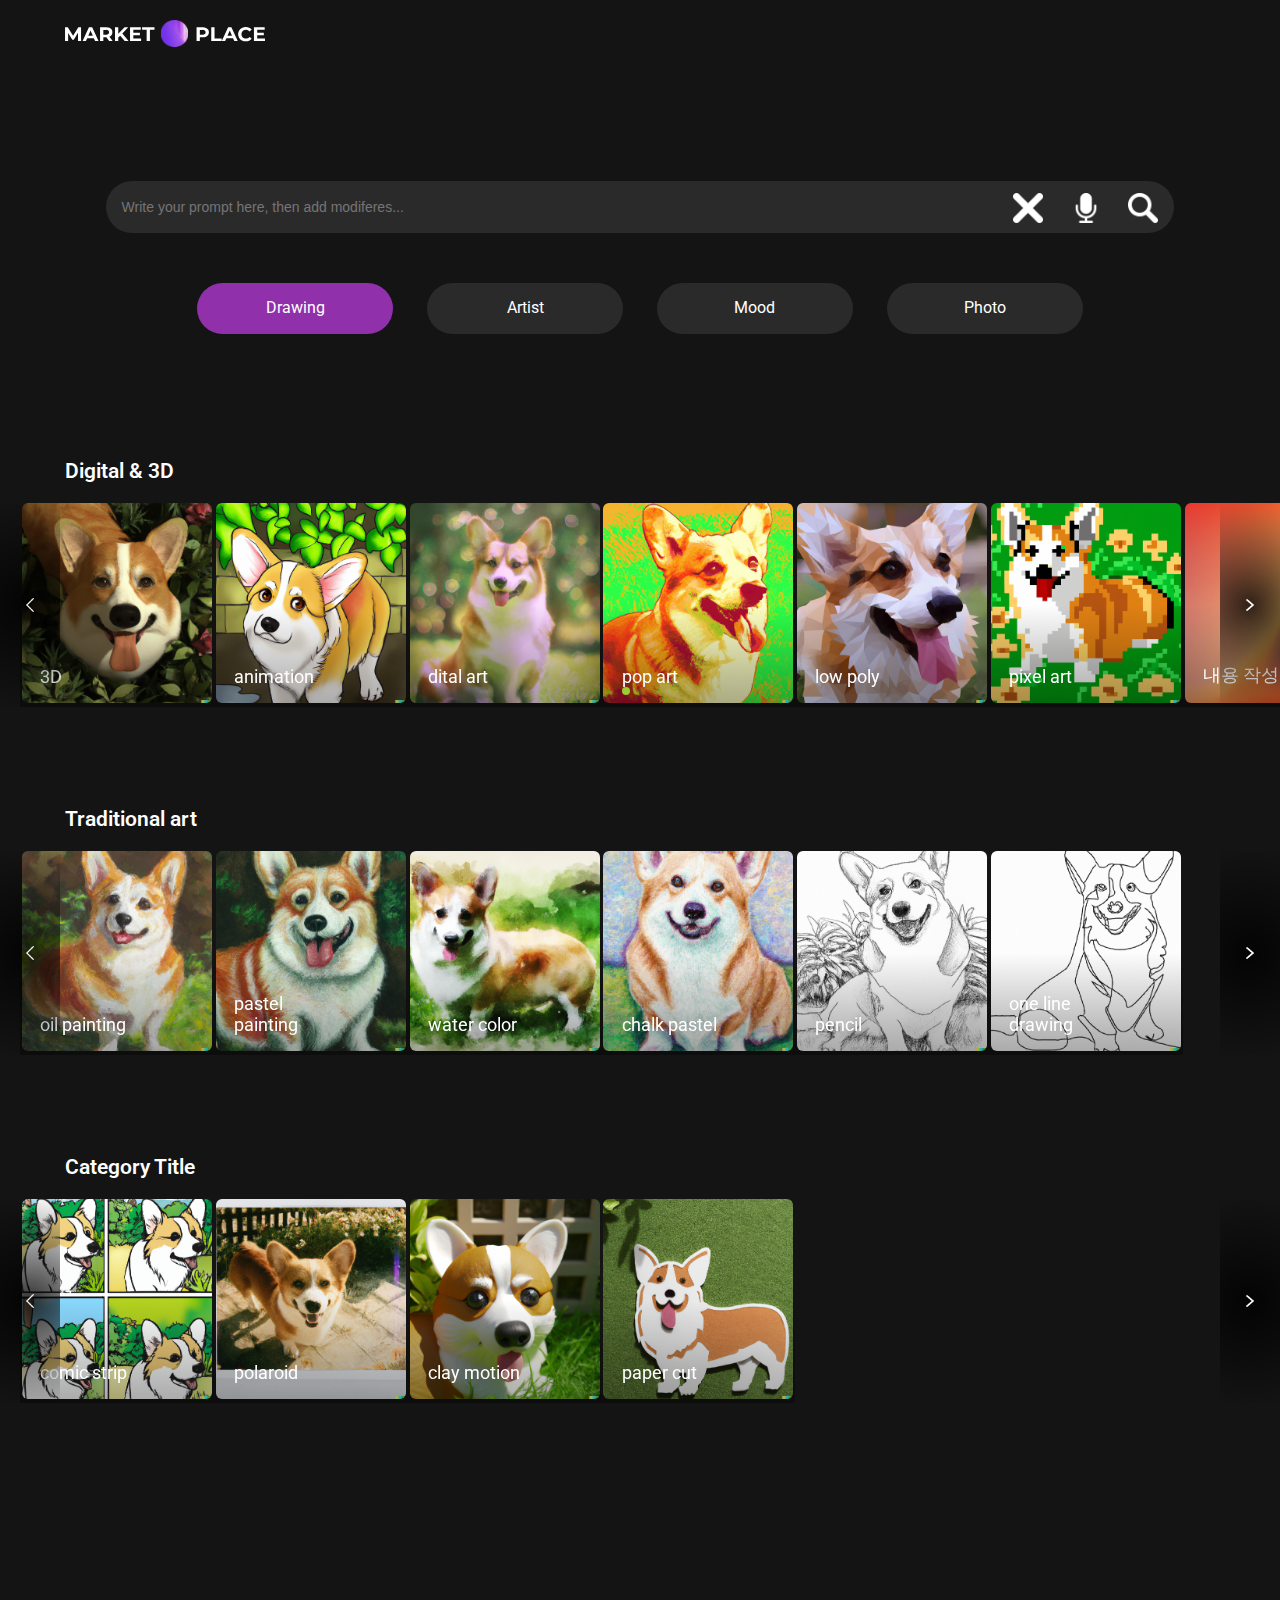
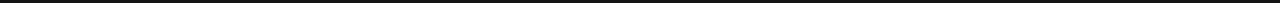
==== commit 2509682a: "test13" ====
--- a/index.html
+++ b/index.html
@@ -19,13 +19,14 @@
       </div>
   
       <div class="searchBarWrap">
-        <input
-          class="searchBar"
+        <textarea
+          class="searchBar searchBarActive"
           placeholder="Write your prompt here, then add modiferes..."
-          value=""
-        />
+          rows="3" cols="20"
+        ></textarea>
         <img src="./img/img2.png" alt="" class="inputImg1">
         <img src="./img/img1.png" alt="" class="inputImg2">
+        <img src="./img/xBtn.png" alt="" class="inputImg3">
 
       </div>
       <ul class="nav">
@@ -169,6 +170,6 @@
   </body>
 
   <script src="./js/swiper.js"></script>
-  <script src="./js/index.js"></script>
   <script src="./js/slide.js"></script>
+  <script src="./js/test.js"></script>
 </html>
--- a/style/index.css
+++ b/style/index.css
@@ -91,26 +91,40 @@
   border-radius: 30px;
   font-size: 14px;
   color: #fff;
-  display: inline-block;
   font-family: sans-serif;
   padding: 16px;
   position: relative;
   outline: none;
   width: 90%;
+  max-width: 90%;
+  min-width: 90%;
+  overflow: hidden;
+  height: 20px;
+  line-height: 20px;
+  transition: 0.5s ease-in-out;
+  resize: none;
+}
+.searchBar:focus {
+  height: 100px;
 }
 
 .searchBarWrap > img {
   width: 30px;
   position: absolute;
   bottom: 10px;
+  cursor: pointer;
 }
 
 .inputImg1 {
-  right: 10%;
+  right: 8%;
 }
 
 .inputImg2 {
   right: 5%;
+}
+
+.inputImg3 {
+  right: 11%;
 }
 /* ---------------------- */
 
@@ -193,7 +207,7 @@
   top: 0;
   left: 0;
   background: rgb(0,0,0);
-background: linear-gradient(0deg, rgba(0,0,0,0.3337710084033614) 0%, rgba(0,0,0,0.2413340336134454) 15%, rgba(0,0,0,0) 50%, rgba(0,0,0,0) 100%);
+  background: linear-gradient(0deg, rgba(0,0,0,0.3337710084033614) 0%, rgba(0,0,0,0.2413340336134454) 15%, rgba(0,0,0,0) 50%, rgba(0,0,0,0) 100%);
 }
 .desc {
   margin: 0;
--- a/style/media.css
+++ b/style/media.css
@@ -26,6 +26,17 @@
   .contents {
     padding-top: 100px;
   }
+  .inputImg1 {
+    right: 10%;
+  }
+  
+  .inputImg2 {
+    right: 5%;
+  }
+  
+  .inputImg3 {
+    right: 15%;
+  }
 }
 
 /*
@@ -36,7 +47,17 @@
 */
 
 @media (min-width: 768px) and (max-width: 1024px) {
-
+  .inputImg1 {
+    right: 10%;
+  }
+  
+  .inputImg2 {
+    right: 5%;
+  }
+  
+  .inputImg3 {
+    right: 15%;
+  }
 }
 
 /*
@@ -75,12 +96,17 @@
     width: 25px;
     bottom: 12px;
   }
+
   .inputImg1 {
     right: 13%;
   }
   
   .inputImg2 {
     right: 5%;
+  }
+  
+  .inputImg3 {
+    right: 21%;
   }
 }
 @media (min-width: 280px) and (max-width: 480px) {
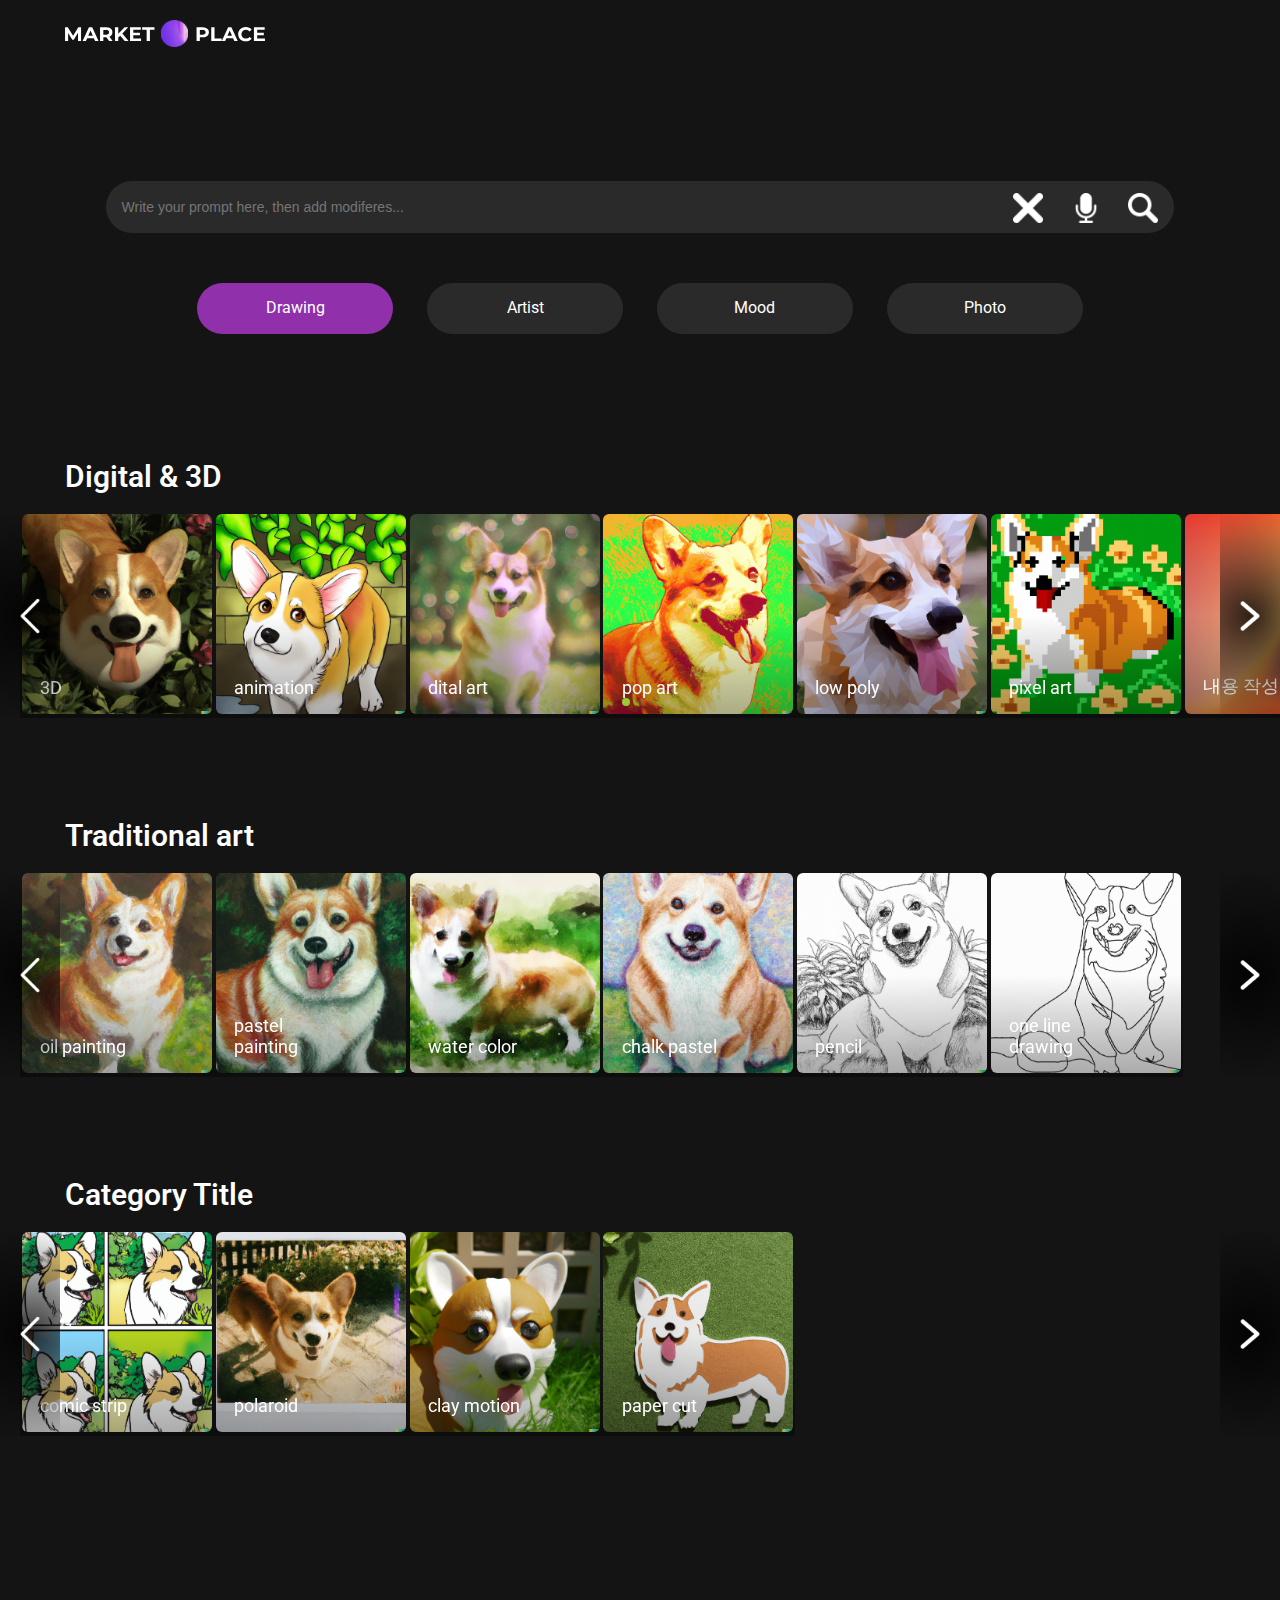
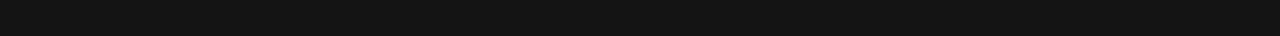
==== commit ac535c09: "test17" ====
--- a/index.html
+++ b/index.html
@@ -15,7 +15,7 @@
   <body>
     <div class="appContainer">
       <div class="header">
-        <img src="./img//logo.svg" alt="logo" class="logo" />
+        <img src="./img/logo.svg" alt="logo" class="logo" />
       </div>
   
       <div class="searchBarWrap">
@@ -32,7 +32,7 @@
       <ul class="nav">
         <li class="active"><a href="#">Drawing</a></li>
         <li><a href="./pages/drawing.html">Artist</a></li>
-        <li><a href="#">Mood</a></li>
+        <li><a href="./pages/detail.html">Mood</a></li>
         <li><a href="#">Photo</a></li>
       </ul>
 
--- a/style/index.css
+++ b/style/index.css
@@ -104,6 +104,12 @@
   transition: 0.5s ease-in-out;
   resize: none;
 }
+/*
+ css class 사용의 경우 다음 코드와 하단의 코드를 바꾸어 주시면 되겠습니다.
+  .searchBarActive {
+    height: 100px;
+  }
+*/
 .searchBar:focus {
   height: 100px;
 }
@@ -267,7 +273,7 @@
 }
 
 .slideBtn > img {
-  width: 20px;
+  width: 50px;
 }
 
 .slideBtn:hover {
@@ -287,10 +293,24 @@
 
 /* ---------------------- */
 
-/* .swiper-pagination {
-  position: absolute;
-  text-align: center;
-  transition: 0.3s opacity;
-  transform: translate3d(0, 0, 0);
-  z-index: 10;
-} */
+
+/* detail */
+
+.detailContents {
+  width: 95%;
+  margin: 0 auto;
+  display: flex;
+  justify-content: space-between;
+  padding-top: 100px;
+  flex-wrap: wrap;
+}
+
+.imgBox {
+  width: 48%;
+  padding-top: 50px;
+}
+
+.imgBox img {
+  width: 100%;
+}
+/* ---------------------- */--- a/style/media.css
+++ b/style/media.css
@@ -9,7 +9,14 @@
   .contentTitle {
     padding-top: 12px !important;
   }
-
+  .detailContents {
+    padding-top: 120px;
+   
+  }
+  
+  .imgBox {
+    width: 24%;
+  }
 }
 
 /*
@@ -20,6 +27,9 @@
 */
 
 @media (min-width: 1025px) and (max-width: 1280px) {
+  .contentTitle {
+    font-size: 30px;
+  }
   .searchBarWrap {
     padding-top: 130px;
   }
@@ -37,6 +47,8 @@
   .inputImg3 {
     right: 15%;
   }
+
+ 
 }
 
 /*
@@ -108,6 +120,10 @@
   .inputImg3 {
     right: 21%;
   }
+
+  .detailContents {
+    padding-top: 30px;
+  }
 }
 @media (min-width: 280px) and (max-width: 480px) {
   .header {
@@ -150,11 +166,18 @@
     bottom: 12px;
   }
   .inputImg1 {
-    right: 17%;
-  }
-  
-  .inputImg2 {
-    right: 5%;
+    right: 15%;
+  }
+  
+  .inputImg2 {
+    right: 5%;
+  }
+
+  .inputImg3 {
+    right: 25%;
+  }
+  .detailContents {
+    padding-top: 30px;
   }
 }
 
